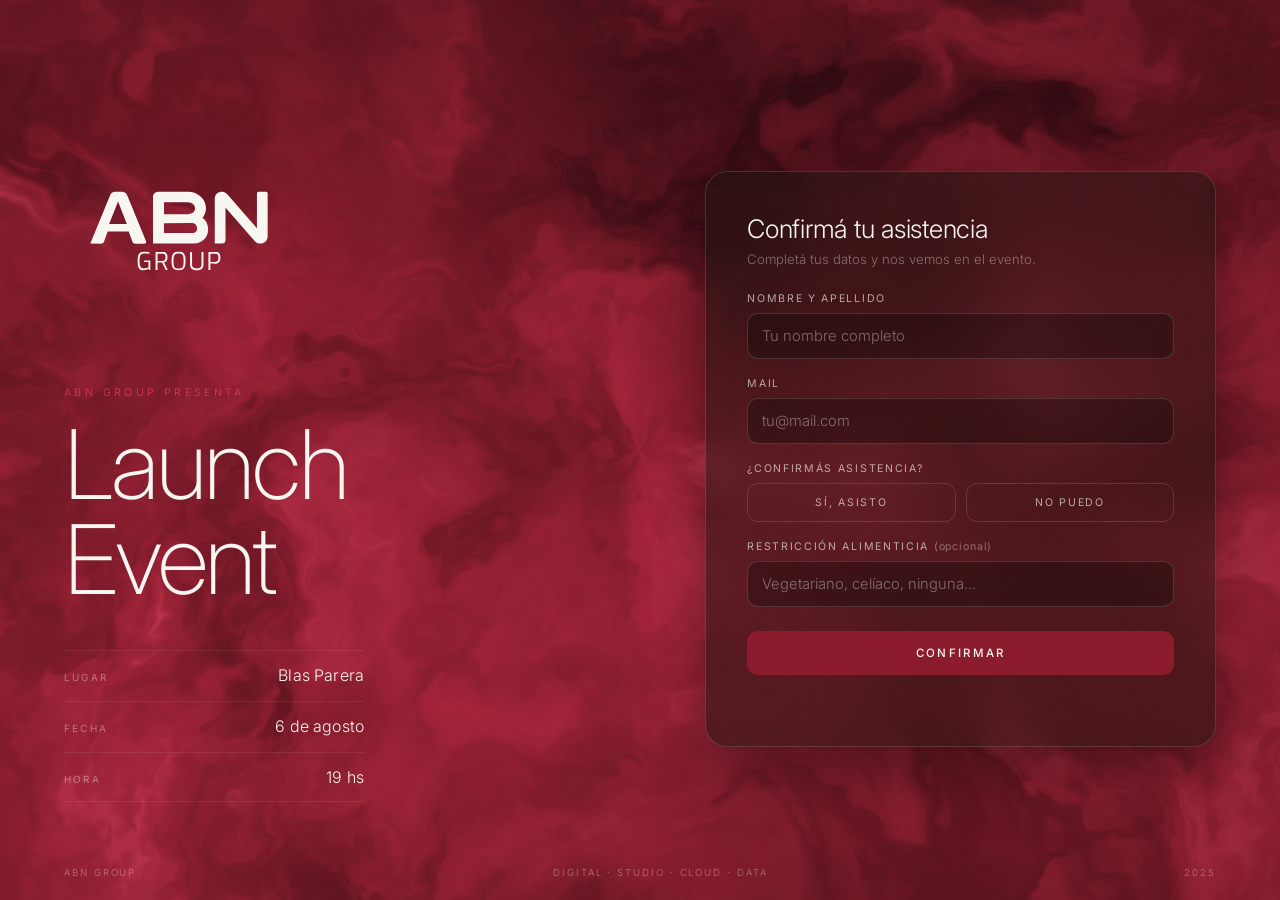
==== index.html @ 7fecd170 "ABN Group Launch Event — single-screen RSVP landing Evento de lanzamiento de ABN Group (Blas Parera " ====
<!DOCTYPE html>
<html lang="es">
<head>
  <meta charset="UTF-8">
  <meta name="viewport" content="width=device-width, initial-scale=1.0">

  <!-- SEO -->
  <title>ABN Group — Launch Event</title>
  <meta name="description" content="Evento de lanzamiento de ABN Group. Blas Parera — 6 de agosto, 19 hs. Confirmá tu asistencia.">

  <!-- Open Graph -->
  <meta property="og:title" content="ABN Group — Launch Event">
  <meta property="og:description" content="Blas Parera · 6 de agosto · 19 hs. Confirmá tu asistencia.">
  <meta property="og:type" content="website">

  <!-- Favicon -->
  <link rel="icon" type="image/svg+xml" href="assets/ABN Icon - JP Ash W.svg">

  <!-- Fonts -->
  <link rel="preconnect" href="https://fonts.googleapis.com">
  <link rel="preconnect" href="https://fonts.gstatic.com" crossorigin>
  <link href="https://fonts.googleapis.com/css2?family=Inter:wght@200;300;400;500;600&display=swap" rel="stylesheet">

  <!-- Styles -->
  <link rel="stylesheet" href="style.css">
</head>

<body>

  <!-- WebGL fluid gradient background -->
  <canvas class="bg-gradient" id="hero-canvas"></canvas>

  <main class="stage">
    <div class="grid">

      <!-- ==================== LEFT — EVENT INFO ==================== -->
      <section class="info">
        <img src="assets/ABN Group Logo - JP Ash W.svg" alt="ABN Group" class="info-logo">

        <span class="info-eyebrow">ABN Group presenta</span>

        <h1 class="info-title">Launch<br>Event</h1>

        <div class="info-meta">
          <div class="meta-row">
            <span class="meta-label">Lugar</span>
            <span class="meta-value">Blas Parera</span>
          </div>
          <div class="meta-row">
            <span class="meta-label">Fecha</span>
            <span class="meta-value">6 de agosto</span>
          </div>
          <div class="meta-row">
            <span class="meta-label">Hora</span>
            <span class="meta-value">19 hs</span>
          </div>
        </div>
      </section>

      <!-- ==================== RIGHT — LEAD FORM ==================== -->
      <section class="panel">
        <form class="form" id="rsvp-form" novalidate>
          <div class="form-head">
            <h2 class="form-title">Confirmá tu asistencia</h2>
            <p class="form-sub">Completá tus datos y nos vemos en el evento.</p>
          </div>

          <div class="field">
            <label for="name">Nombre y Apellido</label>
            <input type="text" id="name" name="name" autocomplete="name" placeholder="Tu nombre completo" required>
          </div>

          <div class="field">
            <label for="email">Mail</label>
            <input type="email" id="email" name="email" autocomplete="email" placeholder="tu@mail.com" required>
          </div>

          <div class="field">
            <span class="field-label">¿Confirmás asistencia?</span>
            <div class="choice">
              <label class="choice-opt">
                <input type="radio" name="attending" value="si" required>
                <span>Sí, asisto</span>
              </label>
              <label class="choice-opt">
                <input type="radio" name="attending" value="no">
                <span>No puedo</span>
              </label>
            </div>
          </div>

          <div class="field">
            <label for="diet">Restricción alimenticia <span class="optional">(opcional)</span></label>
            <input type="text" id="diet" name="diet" placeholder="Vegetariano, celíaco, ninguna…">
          </div>

          <button type="submit" class="submit" id="submit-btn">Confirmar</button>

          <p class="form-note" id="form-note" role="status" aria-live="polite"></p>
        </form>

        <!-- Success state -->
        <div class="thanks" id="thanks" hidden>
          <div class="thanks-mark">✓</div>
          <h2 class="thanks-title">¡Gracias!</h2>
          <p class="thanks-text" id="thanks-text">Te esperamos en Blas Parera el 6 de agosto.</p>
        </div>
      </section>

    </div>
  </main>

  <!-- Bottom bar -->
  <footer class="bottom">
    <span>ABN Group</span>
    <span class="bottom-center">Digital · Studio · Cloud · Data</span>
    <span>2025</span>
  </footer>

  <script src="script.js"></script>
</body>
</html>
---- style.css ----
/* ============================================
   ABN GROUP — LAUNCH EVENT
   Single-screen RSVP · shares ABN Group look & feel
   ============================================ */

/* RESET & CUSTOM PROPERTIES */
*,
*::before,
*::after {
  margin: 0;
  padding: 0;
  box-sizing: border-box;
}

:root {
  /* Brand — Burgundy/Crimson */
  --accent: #8b1a2b;
  --accent-light: #c4354e;
  --accent-glow: rgba(139, 26, 43, 0.12);
  --accent-deep: #5c0e1a;

  /* Neutrals */
  --dark: #0a0604;
  --surface: rgba(26, 20, 16, 0.55);
  --ash: #f9f7f2;
  --ash-mid: rgba(249, 247, 242, 0.65);
  --ash-dim: rgba(249, 247, 242, 0.4);
  --ash-faint: rgba(249, 247, 242, 0.08);
  --ash-line: rgba(249, 247, 242, 0.14);

  /* Typography */
  --font: 'Inter', -apple-system, BlinkMacSystemFont, sans-serif;

  /* Layout */
  --gutter: clamp(20px, 5vw, 72px);

  /* Motion */
  --ease-out: cubic-bezier(0.16, 1, 0.3, 1);
}

html {
  font-size: 16px;
}

body {
  font-family: var(--font);
  background: var(--dark);
  color: var(--ash);
  min-height: 100vh;
  min-height: 100dvh;
  overflow-x: hidden;
  -webkit-font-smoothing: antialiased;
  -moz-osx-font-smoothing: grayscale;
}

::selection {
  background: var(--accent);
  color: var(--ash);
}

a { color: inherit; text-decoration: none; }
img { display: block; max-width: 100%; }

/* ============================================
   GRAIN OVERLAY
   ============================================ */
body::after {
  content: '';
  position: fixed;
  inset: 0;
  pointer-events: none;
  z-index: 9999;
  opacity: 0.028;
  background-image: url("data:image/svg+xml,%3Csvg viewBox='0 0 512 512' xmlns='http://www.w3.org/2000/svg'%3E%3Cfilter id='n'%3E%3CfeTurbulence type='fractalNoise' baseFrequency='.85' numOctaves='4' stitchTiles='stitch'/%3E%3C/filter%3E%3Crect width='100%25' height='100%25' filter='url(%23n)'/%3E%3C/svg%3E");
  background-repeat: repeat;
  background-size: 256px;
}

/* ============================================
   WEBGL BACKGROUND
   ============================================ */
.bg-gradient {
  position: fixed;
  inset: 0;
  width: 100%;
  height: 100%;
  display: block;
  z-index: 0;
}

/* Fade for legibility on the info side */
.bg-gradient::after { content: ''; }

/* ============================================
   STAGE / LAYOUT
   ============================================ */
.stage {
  position: relative;
  z-index: 2;
  min-height: 100vh;
  min-height: 100dvh;
  display: flex;
  align-items: center;
  padding: clamp(72px, 12vh, 120px) var(--gutter) clamp(64px, 10vh, 96px);
}

.grid {
  width: 100%;
  max-width: 1240px;
  margin: 0 auto;
  display: grid;
  grid-template-columns: 1.05fr 0.95fr;
  gap: clamp(32px, 6vw, 96px);
  align-items: center;
}

/* ============================================
   LEFT — EVENT INFO
   ============================================ */
.info {
  animation: fadeInUp 1.2s var(--ease-out) 0.2s both;
}

.info-logo {
  width: clamp(150px, 18vw, 230px);
  height: auto;
  margin-bottom: 40px;
  filter: drop-shadow(0 0 60px rgba(139, 26, 43, 0.25));
}

.info-eyebrow {
  display: block;
  font-size: 0.66rem;
  font-weight: 400;
  letter-spacing: 0.32em;
  text-transform: uppercase;
  color: var(--accent-light);
  margin-bottom: 18px;
}

.info-title {
  font-size: clamp(3rem, 8vw, 6rem);
  font-weight: 200;
  line-height: 0.98;
  letter-spacing: -0.03em;
  margin-bottom: 44px;
}

.info-meta {
  display: flex;
  flex-direction: column;
  gap: 2px;
  max-width: 300px;
}

.meta-row {
  display: flex;
  justify-content: space-between;
  align-items: baseline;
  gap: 16px;
  padding: 14px 0;
  border-top: 1px solid var(--ash-faint);
}

.meta-row:last-child { border-bottom: 1px solid var(--ash-faint); }

.meta-label {
  font-size: 0.62rem;
  font-weight: 400;
  letter-spacing: 0.22em;
  text-transform: uppercase;
  color: var(--ash-dim);
}

.meta-value {
  font-size: 1rem;
  font-weight: 300;
  letter-spacing: 0.01em;
  color: var(--ash);
}

/* ============================================
   RIGHT — FORM PANEL (glass)
   ============================================ */
.panel {
  position: relative;
  background: var(--surface);
  border: 1px solid var(--ash-line);
  border-radius: 22px;
  padding: clamp(28px, 3.2vw, 44px);
  backdrop-filter: blur(28px) saturate(1.1);
  -webkit-backdrop-filter: blur(28px) saturate(1.1);
  box-shadow: 0 24px 60px rgba(0, 0, 0, 0.4);
  animation: fadeInUp 1.2s var(--ease-out) 0.45s both;
}

.form { display: flex; flex-direction: column; gap: 18px; }

.form-head { margin-bottom: 4px; }

.form-title {
  font-size: clamp(1.2rem, 2.2vw, 1.6rem);
  font-weight: 300;
  letter-spacing: -0.01em;
  margin-bottom: 6px;
}

.form-sub {
  font-size: 0.82rem;
  font-weight: 300;
  color: var(--ash-dim);
  line-height: 1.5;
}

/* Fields */
.field { display: flex; flex-direction: column; gap: 8px; }

.field label,
.field-label {
  font-size: 0.66rem;
  font-weight: 400;
  letter-spacing: 0.16em;
  text-transform: uppercase;
  color: var(--ash-mid);
}

.optional {
  color: var(--ash-dim);
  letter-spacing: 0.08em;
  text-transform: none;
}

.field input[type="text"],
.field input[type="email"] {
  width: 100%;
  padding: 13px 14px;
  background: rgba(10, 6, 4, 0.35);
  border: 1px solid var(--ash-line);
  border-radius: 11px;
  color: var(--ash);
  font-family: var(--font);
  font-size: 0.92rem;
  font-weight: 300;
  transition: border-color 0.3s ease, background 0.3s ease;
}

.field input::placeholder { color: var(--ash-dim); }

.field input:focus {
  outline: none;
  border-color: var(--accent-light);
  background: rgba(10, 6, 4, 0.55);
}

.field input:user-invalid {
  border-color: var(--accent-light);
}

/* Sí / No choice */
.choice { display: grid; grid-template-columns: 1fr 1fr; gap: 10px; }

.choice-opt {
  position: relative;
  display: flex;
  align-items: center;
  justify-content: center;
  gap: 8px;
  padding: 12px;
  border: 1px solid var(--ash-line);
  border-radius: 11px;
  cursor: pointer;
  font-size: 0.86rem;
  font-weight: 300;
  color: var(--ash-mid);
  text-transform: none;
  letter-spacing: 0.01em;
  transition: border-color 0.25s ease, background 0.25s ease, color 0.25s ease;
}

.choice-opt input { position: absolute; opacity: 0; pointer-events: none; }

.choice-opt:hover { border-color: var(--ash-dim); }

.choice-opt:has(input:checked) {
  border-color: var(--accent-light);
  background: var(--accent-glow);
  color: var(--ash);
}

.choice-opt:has(input:focus-visible) {
  outline: 2px solid var(--accent-light);
  outline-offset: 2px;
}

/* Submit */
.submit {
  margin-top: 6px;
  padding: 15px;
  background: var(--accent);
  color: var(--ash);
  border: none;
  border-radius: 11px;
  font-family: var(--font);
  font-size: 0.72rem;
  font-weight: 500;
  letter-spacing: 0.2em;
  text-transform: uppercase;
  cursor: pointer;
  transition: background 0.3s ease, transform 0.2s ease;
}

.submit:hover { background: var(--accent-light); }
.submit:active { transform: translateY(1px); }
.submit:disabled { opacity: 0.6; cursor: default; }

.form-note {
  min-height: 1em;
  font-size: 0.76rem;
  font-weight: 300;
  color: var(--accent-light);
  text-align: center;
}

/* Success state */
.thanks {
  text-align: center;
  padding: 20px 0;
  animation: fadeInUp 0.7s var(--ease-out) both;
}

.thanks-mark {
  width: 56px;
  height: 56px;
  margin: 0 auto 20px;
  border-radius: 50%;
  border: 1px solid var(--accent-light);
  color: var(--accent-light);
  display: flex;
  align-items: center;
  justify-content: center;
  font-size: 1.5rem;
  background: var(--accent-glow);
}

.thanks-title {
  font-size: clamp(1.5rem, 3vw, 2rem);
  font-weight: 200;
  letter-spacing: -0.01em;
  margin-bottom: 12px;
}

.thanks-text {
  font-size: 0.9rem;
  font-weight: 300;
  color: var(--ash-mid);
  line-height: 1.6;
  max-width: 320px;
  margin: 0 auto;
}

/* ============================================
   BOTTOM BAR
   ============================================ */
.bottom {
  position: fixed;
  bottom: 22px;
  left: var(--gutter);
  right: var(--gutter);
  z-index: 3;
  display: flex;
  justify-content: space-between;
  align-items: center;
  font-size: 0.6rem;
  font-weight: 300;
  letter-spacing: 0.2em;
  text-transform: uppercase;
  color: var(--ash-dim);
  pointer-events: none;
}

/* ============================================
   KEYFRAMES
   ============================================ */
@keyframes fadeInUp {
  from { opacity: 0; transform: translateY(24px); }
  to   { opacity: 1; transform: translateY(0); }
}

/* ============================================
   RESPONSIVE
   ============================================ */
@media (max-width: 940px) {
  .stage {
    align-items: flex-start;
    padding-top: clamp(48px, 8vh, 80px);
  }
  .grid {
    grid-template-columns: 1fr;
    gap: 36px;
    max-width: 520px;
  }
  .info-logo { margin-bottom: 28px; }
  .info-title { margin-bottom: 32px; }
  .info-meta { max-width: none; }
  .bottom-center { display: none; }
}

@media (max-width: 520px) {
  .stage { padding-left: 20px; padding-right: 20px; }
  .bottom { letter-spacing: 0.12em; }
  .bottom span:last-child { display: none; }
}

/* Reduced motion */
@media (prefers-reduced-motion: reduce) {
  .info, .panel, .thanks { animation: none; }
}
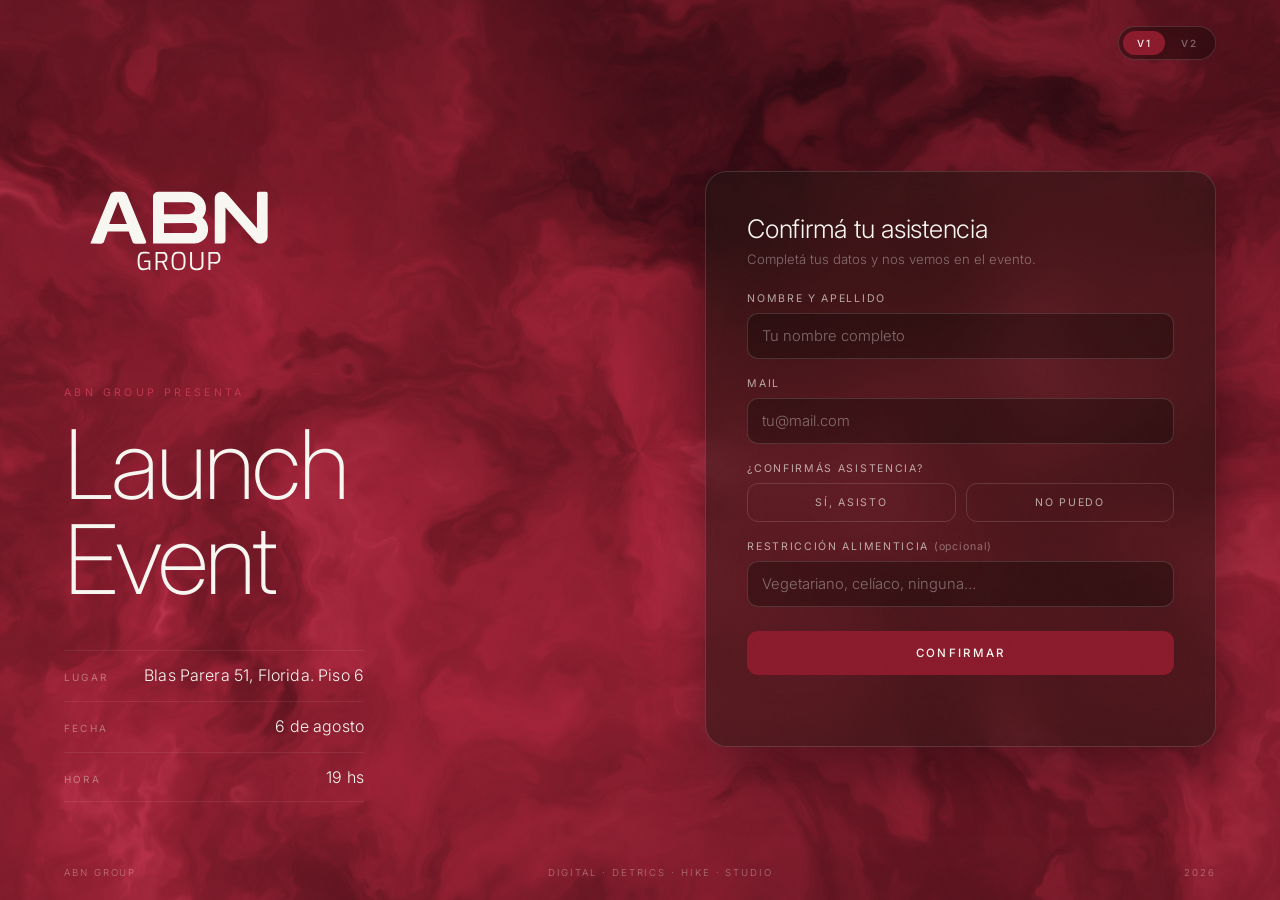
==== commit 1c1db968: "Actualizar footer (2026 · Detrics/Hike) y domicilio completo en v1 y v2 - Año: 2025 → 2026 - Footer " ====
--- a/index.html
+++ b/index.html
@@ -30,6 +30,12 @@
   <!-- WebGL fluid gradient background -->
   <canvas class="bg-gradient" id="hero-canvas"></canvas>
 
+  <!-- Version switcher -->
+  <nav class="ver-switch" aria-label="Versiones">
+    <a href="./" class="ver active" aria-current="page">V1</a>
+    <a href="v2/" class="ver">V2</a>
+  </nav>
+
   <main class="stage">
     <div class="grid">
 
@@ -44,7 +50,7 @@
         <div class="info-meta">
           <div class="meta-row">
             <span class="meta-label">Lugar</span>
-            <span class="meta-value">Blas Parera</span>
+            <span class="meta-value">Blas Parera 51, Florida. Piso 6</span>
           </div>
           <div class="meta-row">
             <span class="meta-label">Fecha</span>
@@ -113,8 +119,8 @@
   <!-- Bottom bar -->
   <footer class="bottom">
     <span>ABN Group</span>
-    <span class="bottom-center">Digital · Studio · Cloud · Data</span>
-    <span>2025</span>
+    <span class="bottom-center">Digital · Detrics · Hike · Studio</span>
+    <span>2026</span>
   </footer>
 
   <script src="script.js"></script>
--- a/style.css
+++ b/style.css
@@ -177,6 +177,7 @@
   font-weight: 300;
   letter-spacing: 0.01em;
   color: var(--ash);
+  text-align: right;
 }
 
 /* ============================================
@@ -376,6 +377,41 @@
   text-transform: uppercase;
   color: var(--ash-dim);
   pointer-events: none;
+}
+
+/* ============================================
+   VERSION SWITCHER
+   ============================================ */
+.ver-switch {
+  position: fixed;
+  top: clamp(16px, 3vh, 26px);
+  right: var(--gutter);
+  z-index: 20;
+  display: flex;
+  gap: 2px;
+  padding: 4px;
+  border-radius: 999px;
+  background: rgba(10, 6, 4, 0.4);
+  border: 1px solid var(--ash-line);
+  backdrop-filter: blur(16px);
+  -webkit-backdrop-filter: blur(16px);
+}
+
+.ver {
+  font-size: 0.62rem;
+  font-weight: 500;
+  letter-spacing: 0.14em;
+  color: var(--ash-dim);
+  padding: 6px 14px;
+  border-radius: 999px;
+  transition: color 0.25s ease, background 0.25s ease;
+}
+
+.ver:hover { color: var(--ash); }
+
+.ver.active {
+  color: var(--ash);
+  background: var(--accent);
 }
 
 /* ============================================
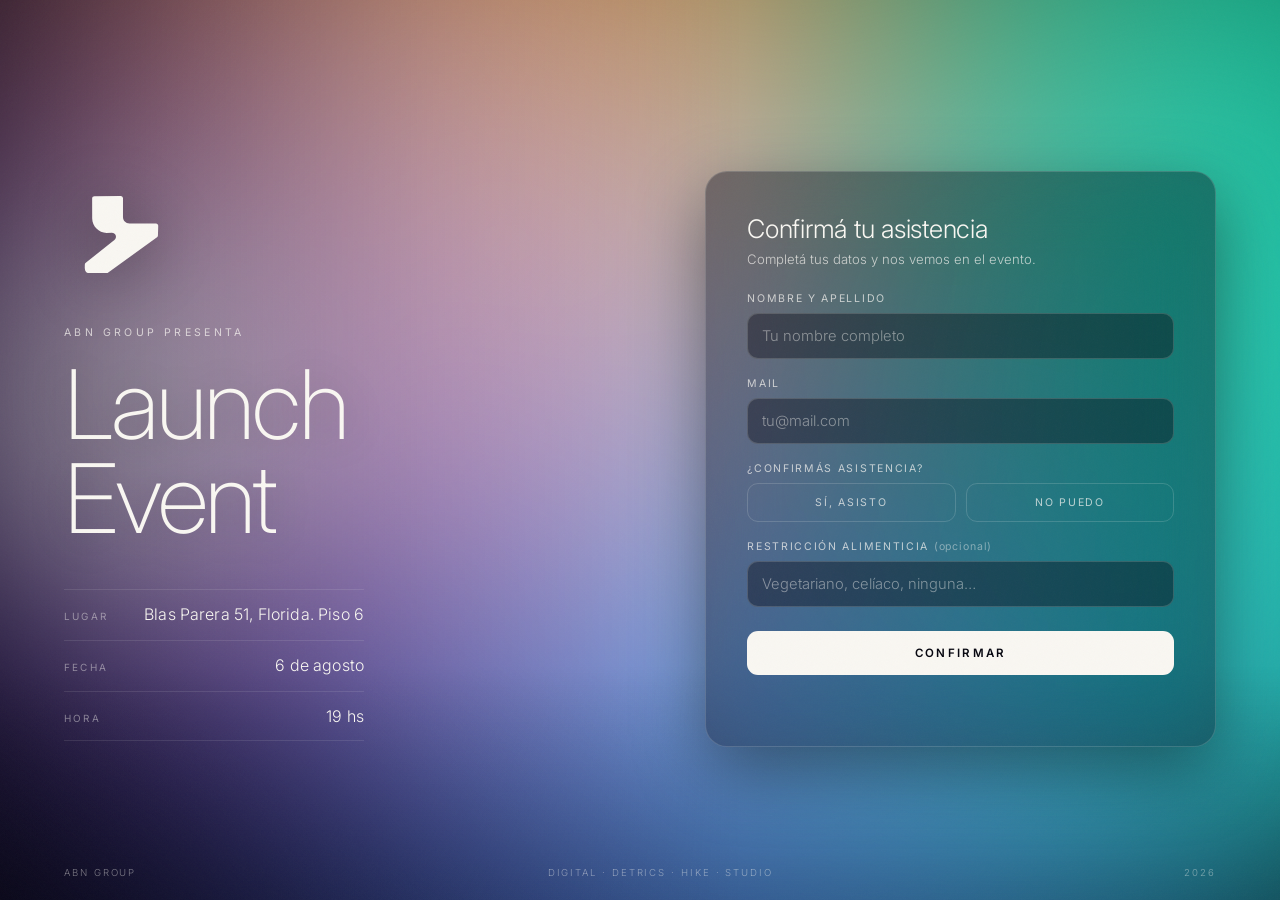
==== commit 26e855ce: "Agregar imagen de preview (og:image): logo ABN Group sobre el gradiente - og-image.png (1200×630): w" ====
--- a/index.html
+++ b/index.html
@@ -12,6 +12,18 @@
   <meta property="og:title" content="ABN Group — Launch Event">
   <meta property="og:description" content="Blas Parera · 6 de agosto · 19 hs. Confirmá tu asistencia.">
   <meta property="og:type" content="website">
+  <meta property="og:url" content="https://dartsteam.github.io/abn-launch-event/">
+  <meta property="og:image" content="https://dartsteam.github.io/abn-launch-event/og-image.png">
+  <meta property="og:image:width" content="1200">
+  <meta property="og:image:height" content="630">
+  <meta property="og:image:type" content="image/png">
+  <meta property="og:image:alt" content="ABN Group">
+
+  <!-- Twitter -->
+  <meta name="twitter:card" content="summary_large_image">
+  <meta name="twitter:title" content="ABN Group — Launch Event">
+  <meta name="twitter:description" content="Blas Parera · 6 de agosto · 19 hs. Confirmá tu asistencia.">
+  <meta name="twitter:image" content="https://dartsteam.github.io/abn-launch-event/og-image.png">
 
   <!-- Favicon -->
   <link rel="icon" type="image/svg+xml" href="assets/ABN Icon - JP Ash W.svg">
@@ -27,21 +39,15 @@
 
 <body>
 
-  <!-- WebGL fluid gradient background -->
+  <!-- WebGL colour mesh gradient background -->
   <canvas class="bg-gradient" id="hero-canvas"></canvas>
-
-  <!-- Version switcher -->
-  <nav class="ver-switch" aria-label="Versiones">
-    <a href="./" class="ver active" aria-current="page">V1</a>
-    <a href="v2/" class="ver">V2</a>
-  </nav>
 
   <main class="stage">
     <div class="grid">
 
       <!-- ==================== LEFT — EVENT INFO ==================== -->
       <section class="info">
-        <img src="assets/ABN Group Logo - JP Ash W.svg" alt="ABN Group" class="info-logo">
+        <img src="assets/ABN Icon - JP Ash W.svg" alt="ABN Group" class="info-mark">
 
         <span class="info-eyebrow">ABN Group presenta</span>
 
--- a/style.css
+++ b/style.css
@@ -1,9 +1,8 @@
 /* ============================================
-   ABN GROUP — LAUNCH EVENT
-   Single-screen RSVP · shares ABN Group look & feel
+   ABN GROUP — LAUNCH EVENT · V2
+   Colour mesh gradient + white isotype
    ============================================ */
 
-/* RESET & CUSTOM PROPERTIES */
 *,
 *::before,
 *::after {
@@ -13,38 +12,32 @@
 }
 
 :root {
-  /* Brand — Burgundy/Crimson */
-  --accent: #8b1a2b;
-  --accent-light: #c4354e;
-  --accent-glow: rgba(139, 26, 43, 0.12);
-  --accent-deep: #5c0e1a;
-
   /* Neutrals */
-  --dark: #0a0604;
-  --surface: rgba(26, 20, 16, 0.55);
+  --base: #06060f;          /* deep navy base */
+  --surface: rgba(10, 10, 24, 0.42);
   --ash: #f9f7f2;
-  --ash-mid: rgba(249, 247, 242, 0.65);
-  --ash-dim: rgba(249, 247, 242, 0.4);
-  --ash-faint: rgba(249, 247, 242, 0.08);
-  --ash-line: rgba(249, 247, 242, 0.14);
+  --ash-mid: rgba(249, 247, 242, 0.72);
+  --ash-dim: rgba(249, 247, 242, 0.45);
+  --ash-faint: rgba(249, 247, 242, 0.1);
+  --ash-line: rgba(249, 247, 242, 0.16);
+
+  /* Accent pulled from the gradient (periwinkle/violet) */
+  --accent: #8f9bff;
+  --accent-soft: rgba(143, 155, 255, 0.16);
 
   /* Typography */
   --font: 'Inter', -apple-system, BlinkMacSystemFont, sans-serif;
 
   /* Layout */
   --gutter: clamp(20px, 5vw, 72px);
-
-  /* Motion */
   --ease-out: cubic-bezier(0.16, 1, 0.3, 1);
 }
 
-html {
-  font-size: 16px;
-}
+html { font-size: 16px; }
 
 body {
   font-family: var(--font);
-  background: var(--dark);
+  background: var(--base);
   color: var(--ash);
   min-height: 100vh;
   min-height: 100dvh;
@@ -53,32 +46,25 @@
   -moz-osx-font-smoothing: grayscale;
 }
 
-::selection {
-  background: var(--accent);
-  color: var(--ash);
-}
+::selection { background: var(--accent); color: var(--base); }
 
 a { color: inherit; text-decoration: none; }
 img { display: block; max-width: 100%; }
 
-/* ============================================
-   GRAIN OVERLAY
-   ============================================ */
+/* GRAIN OVERLAY */
 body::after {
   content: '';
   position: fixed;
   inset: 0;
   pointer-events: none;
   z-index: 9999;
-  opacity: 0.028;
+  opacity: 0.03;
   background-image: url("data:image/svg+xml,%3Csvg viewBox='0 0 512 512' xmlns='http://www.w3.org/2000/svg'%3E%3Cfilter id='n'%3E%3CfeTurbulence type='fractalNoise' baseFrequency='.85' numOctaves='4' stitchTiles='stitch'/%3E%3C/filter%3E%3Crect width='100%25' height='100%25' filter='url(%23n)'/%3E%3C/svg%3E");
   background-repeat: repeat;
   background-size: 256px;
 }
 
-/* ============================================
-   WEBGL BACKGROUND
-   ============================================ */
+/* WEBGL BACKGROUND */
 .bg-gradient {
   position: fixed;
   inset: 0;
@@ -88,8 +74,52 @@
   z-index: 0;
 }
 
-/* Fade for legibility on the info side */
-.bg-gradient::after { content: ''; }
+/* Legibility scrim — darkens the left/text side without hiding the gradient */
+body::before {
+  content: '';
+  position: fixed;
+  inset: 0;
+  z-index: 1;
+  pointer-events: none;
+  background:
+    linear-gradient(90deg, rgba(4, 4, 12, 0.5) 0%, rgba(4, 4, 12, 0.18) 34%, rgba(4, 4, 12, 0) 58%),
+    linear-gradient(0deg, rgba(4, 4, 12, 0.32) 0%, rgba(4, 4, 12, 0) 26%);
+}
+
+/* ============================================
+   VERSION SWITCHER
+   ============================================ */
+.ver-switch {
+  position: fixed;
+  top: clamp(16px, 3vh, 26px);
+  right: var(--gutter);
+  z-index: 20;
+  display: flex;
+  gap: 2px;
+  padding: 4px;
+  border-radius: 999px;
+  background: rgba(6, 6, 15, 0.4);
+  border: 1px solid var(--ash-line);
+  backdrop-filter: blur(16px);
+  -webkit-backdrop-filter: blur(16px);
+}
+
+.ver {
+  font-size: 0.62rem;
+  font-weight: 500;
+  letter-spacing: 0.14em;
+  color: var(--ash-dim);
+  padding: 6px 14px;
+  border-radius: 999px;
+  transition: color 0.25s ease, background 0.25s ease;
+}
+
+.ver:hover { color: var(--ash); }
+
+.ver.active {
+  color: var(--base);
+  background: var(--ash);
+}
 
 /* ============================================
    STAGE / LAYOUT
@@ -114,18 +144,14 @@
   align-items: center;
 }
 
-/* ============================================
-   LEFT — EVENT INFO
-   ============================================ */
-.info {
-  animation: fadeInUp 1.2s var(--ease-out) 0.2s both;
-}
-
-.info-logo {
-  width: clamp(150px, 18vw, 230px);
+/* LEFT — EVENT INFO */
+.info { animation: fadeInUp 1.2s var(--ease-out) 0.2s both; }
+
+.info-mark {
+  width: clamp(84px, 9vw, 128px);
   height: auto;
-  margin-bottom: 40px;
-  filter: drop-shadow(0 0 60px rgba(139, 26, 43, 0.25));
+  margin-bottom: 34px;
+  filter: drop-shadow(0 6px 30px rgba(0, 0, 0, 0.35));
 }
 
 .info-eyebrow {
@@ -134,7 +160,7 @@
   font-weight: 400;
   letter-spacing: 0.32em;
   text-transform: uppercase;
-  color: var(--accent-light);
+  color: var(--ash-mid);
   margin-bottom: 18px;
 }
 
@@ -144,6 +170,7 @@
   line-height: 0.98;
   letter-spacing: -0.03em;
   margin-bottom: 44px;
+  text-shadow: 0 4px 40px rgba(0, 0, 0, 0.25);
 }
 
 .info-meta {
@@ -180,18 +207,16 @@
   text-align: right;
 }
 
-/* ============================================
-   RIGHT — FORM PANEL (glass)
-   ============================================ */
+/* RIGHT — FORM PANEL (glass) */
 .panel {
   position: relative;
   background: var(--surface);
   border: 1px solid var(--ash-line);
   border-radius: 22px;
   padding: clamp(28px, 3.2vw, 44px);
-  backdrop-filter: blur(28px) saturate(1.1);
-  -webkit-backdrop-filter: blur(28px) saturate(1.1);
-  box-shadow: 0 24px 60px rgba(0, 0, 0, 0.4);
+  backdrop-filter: blur(32px) saturate(1.2);
+  -webkit-backdrop-filter: blur(32px) saturate(1.2);
+  box-shadow: 0 24px 70px rgba(0, 0, 0, 0.45);
   animation: fadeInUp 1.2s var(--ease-out) 0.45s both;
 }
 
@@ -209,11 +234,10 @@
 .form-sub {
   font-size: 0.82rem;
   font-weight: 300;
-  color: var(--ash-dim);
+  color: var(--ash-mid);
   line-height: 1.5;
 }
 
-/* Fields */
 .field { display: flex; flex-direction: column; gap: 8px; }
 
 .field label,
@@ -235,7 +259,7 @@
 .field input[type="email"] {
   width: 100%;
   padding: 13px 14px;
-  background: rgba(10, 6, 4, 0.35);
+  background: rgba(6, 6, 15, 0.4);
   border: 1px solid var(--ash-line);
   border-radius: 11px;
   color: var(--ash);
@@ -249,13 +273,12 @@
 
 .field input:focus {
   outline: none;
-  border-color: var(--accent-light);
-  background: rgba(10, 6, 4, 0.55);
-}
-
-.field input:user-invalid {
-  border-color: var(--accent-light);
-}
+  border-color: var(--accent);
+  background: rgba(6, 6, 15, 0.6);
+  box-shadow: 0 0 0 3px var(--accent-soft);
+}
+
+.field input:user-invalid { border-color: var(--accent); }
 
 /* Sí / No choice */
 .choice { display: grid; grid-template-columns: 1fr 1fr; gap: 10px; }
@@ -273,8 +296,6 @@
   font-size: 0.86rem;
   font-weight: 300;
   color: var(--ash-mid);
-  text-transform: none;
-  letter-spacing: 0.01em;
   transition: border-color 0.25s ease, background 0.25s ease, color 0.25s ease;
 }
 
@@ -283,34 +304,34 @@
 .choice-opt:hover { border-color: var(--ash-dim); }
 
 .choice-opt:has(input:checked) {
-  border-color: var(--accent-light);
-  background: var(--accent-glow);
+  border-color: var(--accent);
+  background: var(--accent-soft);
   color: var(--ash);
 }
 
 .choice-opt:has(input:focus-visible) {
-  outline: 2px solid var(--accent-light);
+  outline: 2px solid var(--accent);
   outline-offset: 2px;
 }
 
-/* Submit */
+/* Submit — crisp white, reads on any colour */
 .submit {
   margin-top: 6px;
   padding: 15px;
-  background: var(--accent);
-  color: var(--ash);
+  background: var(--ash);
+  color: var(--base);
   border: none;
   border-radius: 11px;
   font-family: var(--font);
   font-size: 0.72rem;
-  font-weight: 500;
+  font-weight: 600;
   letter-spacing: 0.2em;
   text-transform: uppercase;
   cursor: pointer;
-  transition: background 0.3s ease, transform 0.2s ease;
-}
-
-.submit:hover { background: var(--accent-light); }
+  transition: transform 0.2s ease, box-shadow 0.3s ease, opacity 0.3s ease;
+}
+
+.submit:hover { box-shadow: 0 8px 30px rgba(255, 255, 255, 0.18); }
 .submit:active { transform: translateY(1px); }
 .submit:disabled { opacity: 0.6; cursor: default; }
 
@@ -318,7 +339,7 @@
   min-height: 1em;
   font-size: 0.76rem;
   font-weight: 300;
-  color: var(--accent-light);
+  color: var(--accent);
   text-align: center;
 }
 
@@ -334,13 +355,13 @@
   height: 56px;
   margin: 0 auto 20px;
   border-radius: 50%;
-  border: 1px solid var(--accent-light);
-  color: var(--accent-light);
+  border: 1px solid var(--accent);
+  color: var(--accent);
   display: flex;
   align-items: center;
   justify-content: center;
   font-size: 1.5rem;
-  background: var(--accent-glow);
+  background: var(--accent-soft);
 }
 
 .thanks-title {
@@ -359,9 +380,7 @@
   margin: 0 auto;
 }
 
-/* ============================================
-   BOTTOM BAR
-   ============================================ */
+/* BOTTOM BAR */
 .bottom {
   position: fixed;
   bottom: 22px;
@@ -379,63 +398,24 @@
   pointer-events: none;
 }
 
-/* ============================================
-   VERSION SWITCHER
-   ============================================ */
-.ver-switch {
-  position: fixed;
-  top: clamp(16px, 3vh, 26px);
-  right: var(--gutter);
-  z-index: 20;
-  display: flex;
-  gap: 2px;
-  padding: 4px;
-  border-radius: 999px;
-  background: rgba(10, 6, 4, 0.4);
-  border: 1px solid var(--ash-line);
-  backdrop-filter: blur(16px);
-  -webkit-backdrop-filter: blur(16px);
-}
-
-.ver {
-  font-size: 0.62rem;
-  font-weight: 500;
-  letter-spacing: 0.14em;
-  color: var(--ash-dim);
-  padding: 6px 14px;
-  border-radius: 999px;
-  transition: color 0.25s ease, background 0.25s ease;
-}
-
-.ver:hover { color: var(--ash); }
-
-.ver.active {
-  color: var(--ash);
-  background: var(--accent);
-}
-
-/* ============================================
-   KEYFRAMES
-   ============================================ */
+/* KEYFRAMES */
 @keyframes fadeInUp {
   from { opacity: 0; transform: translateY(24px); }
   to   { opacity: 1; transform: translateY(0); }
 }
 
-/* ============================================
-   RESPONSIVE
-   ============================================ */
+/* RESPONSIVE */
 @media (max-width: 940px) {
   .stage {
     align-items: flex-start;
-    padding-top: clamp(48px, 8vh, 80px);
+    padding-top: clamp(60px, 10vh, 90px);
   }
   .grid {
     grid-template-columns: 1fr;
     gap: 36px;
     max-width: 520px;
   }
-  .info-logo { margin-bottom: 28px; }
+  .info-mark { margin-bottom: 24px; }
   .info-title { margin-bottom: 32px; }
   .info-meta { max-width: none; }
   .bottom-center { display: none; }
@@ -443,11 +423,11 @@
 
 @media (max-width: 520px) {
   .stage { padding-left: 20px; padding-right: 20px; }
+  .ver-switch { right: 20px; }
   .bottom { letter-spacing: 0.12em; }
   .bottom span:last-child { display: none; }
 }
 
-/* Reduced motion */
 @media (prefers-reduced-motion: reduce) {
   .info, .panel, .thanks { animation: none; }
 }
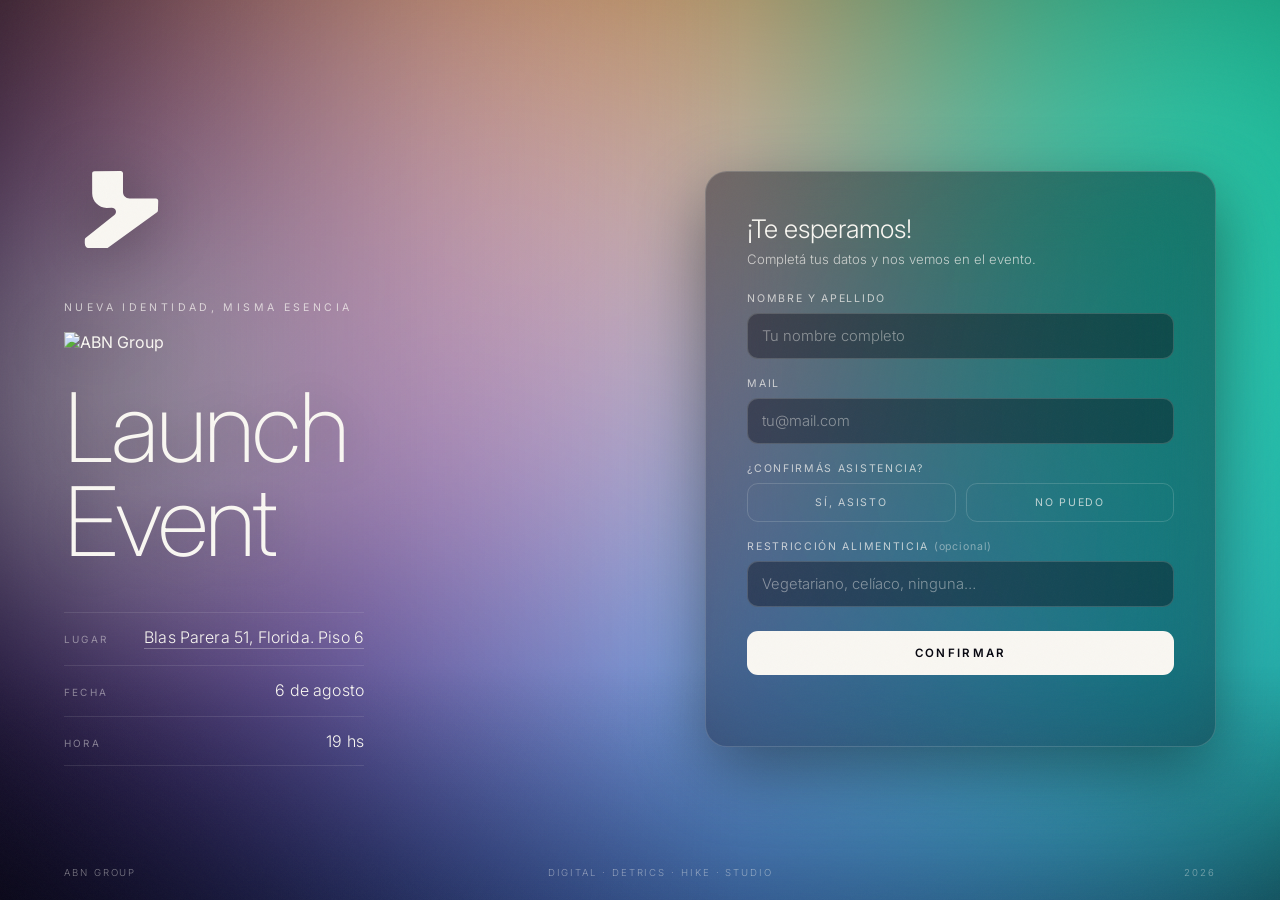
==== commit 0eb0b191: "Web: logo horizontal ABN Group + nueva bajada + link mapa + '¡Te esperamos!' - Logo horizontal (host" ====
--- a/index.html
+++ b/index.html
@@ -49,14 +49,16 @@
       <section class="info">
         <img src="assets/ABN Icon - JP Ash W.svg" alt="ABN Group" class="info-mark">
 
-        <span class="info-eyebrow">ABN Group presenta</span>
+        <span class="info-eyebrow">Nueva Identidad, Misma Esencia</span>
+
+        <img src="https://storage.googleapis.com/abn-assets/ABN%20Group%20-%20Logotipo%20Principal%20-01.png" alt="ABN Group" class="info-wordmark">
 
         <h1 class="info-title">Launch<br>Event</h1>
 
         <div class="info-meta">
           <div class="meta-row">
             <span class="meta-label">Lugar</span>
-            <span class="meta-value">Blas Parera 51, Florida. Piso 6</span>
+            <a class="meta-value meta-link" href="https://maps.app.goo.gl/rUzkkVGQqchp5KDQA" target="_blank" rel="noopener noreferrer">Blas Parera 51, Florida. Piso 6</a>
           </div>
           <div class="meta-row">
             <span class="meta-label">Fecha</span>
@@ -73,7 +75,7 @@
       <section class="panel">
         <form class="form" id="rsvp-form" novalidate>
           <div class="form-head">
-            <h2 class="form-title">Confirmá tu asistencia</h2>
+            <h2 class="form-title">¡Te esperamos!</h2>
             <p class="form-sub">Completá tus datos y nos vemos en el evento.</p>
           </div>
 
--- a/style.css
+++ b/style.css
@@ -164,6 +164,13 @@
   margin-bottom: 18px;
 }
 
+.info-wordmark {
+  width: clamp(190px, 22vw, 290px);
+  height: auto;
+  margin: 2px 0 28px;
+  filter: drop-shadow(0 6px 30px rgba(0, 0, 0, 0.35));
+}
+
 .info-title {
   font-size: clamp(3rem, 8vw, 6rem);
   font-weight: 200;
@@ -205,6 +212,18 @@
   letter-spacing: 0.01em;
   color: var(--ash);
   text-align: right;
+}
+
+/* Lugar como link al mapa */
+a.meta-link {
+  border-bottom: 1px solid rgba(249, 247, 242, 0.28);
+  padding-bottom: 1px;
+  transition: color 0.25s ease, border-color 0.25s ease;
+}
+
+a.meta-link:hover {
+  color: var(--accent);
+  border-bottom-color: var(--accent);
 }
 
 /* RIGHT — FORM PANEL (glass) */
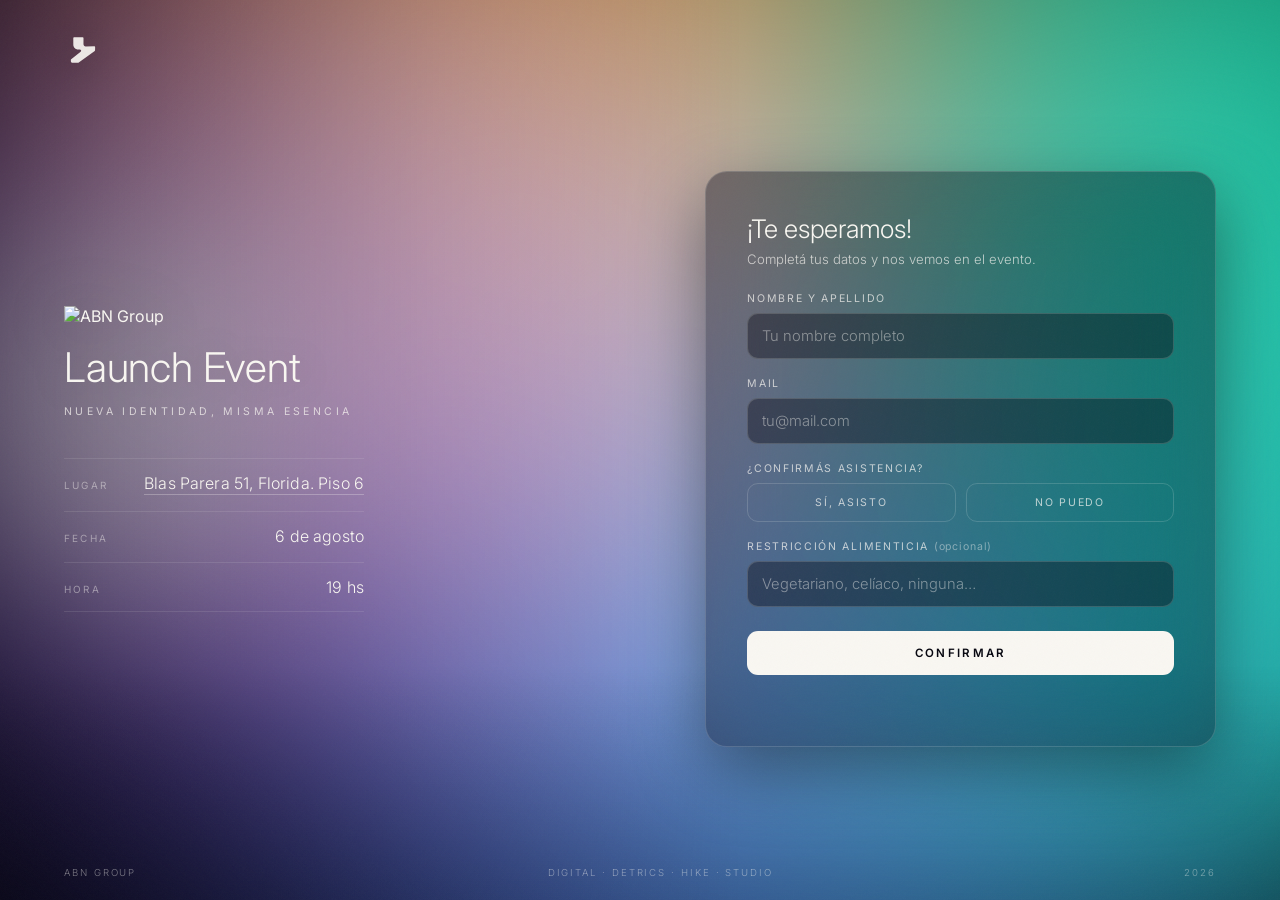
==== commit aeabed37: "Web: reordenar jerarquía del hero según comunicaciones - Isotipo pasa a sello en el corner (arriba-i" ====
--- a/index.html
+++ b/index.html
@@ -42,18 +42,19 @@
   <!-- WebGL colour mesh gradient background -->
   <canvas class="bg-gradient" id="hero-canvas"></canvas>
 
+  <!-- Isotipo como sello en el corner -->
+  <img src="assets/ABN Icon - JP Ash W.svg" alt="ABN Group" class="corner-mark">
+
   <main class="stage">
     <div class="grid">
 
       <!-- ==================== LEFT — EVENT INFO ==================== -->
       <section class="info">
-        <img src="assets/ABN Icon - JP Ash W.svg" alt="ABN Group" class="info-mark">
+        <img src="https://storage.googleapis.com/abn-assets/ABN%20Group%20-%20Logotipo%20Principal%20-01.png" alt="ABN Group" class="info-wordmark">
+
+        <h1 class="info-title">Launch Event</h1>
 
         <span class="info-eyebrow">Nueva Identidad, Misma Esencia</span>
-
-        <img src="https://storage.googleapis.com/abn-assets/ABN%20Group%20-%20Logotipo%20Principal%20-01.png" alt="ABN Group" class="info-wordmark">
-
-        <h1 class="info-title">Launch<br>Event</h1>
 
         <div class="info-meta">
           <div class="meta-row">
--- a/style.css
+++ b/style.css
@@ -147,11 +147,16 @@
 /* LEFT — EVENT INFO */
 .info { animation: fadeInUp 1.2s var(--ease-out) 0.2s both; }
 
-.info-mark {
-  width: clamp(84px, 9vw, 128px);
+/* Isotipo como sello sutil en el corner */
+.corner-mark {
+  position: fixed;
+  top: clamp(20px, 3.4vh, 32px);
+  left: var(--gutter);
+  width: clamp(30px, 3vw, 40px);
   height: auto;
-  margin-bottom: 34px;
-  filter: drop-shadow(0 6px 30px rgba(0, 0, 0, 0.35));
+  z-index: 20;
+  opacity: 0.92;
+  filter: drop-shadow(0 4px 20px rgba(0, 0, 0, 0.35));
 }
 
 .info-eyebrow {
@@ -161,22 +166,22 @@
   letter-spacing: 0.32em;
   text-transform: uppercase;
   color: var(--ash-mid);
-  margin-bottom: 18px;
+  margin-bottom: 40px;
 }
 
 .info-wordmark {
-  width: clamp(190px, 22vw, 290px);
+  width: clamp(240px, 29vw, 380px);
   height: auto;
-  margin: 2px 0 28px;
+  margin: 0 0 20px;
   filter: drop-shadow(0 6px 30px rgba(0, 0, 0, 0.35));
 }
 
 .info-title {
-  font-size: clamp(3rem, 8vw, 6rem);
-  font-weight: 200;
-  line-height: 0.98;
-  letter-spacing: -0.03em;
-  margin-bottom: 44px;
+  font-size: clamp(1.7rem, 3.2vw, 2.6rem);
+  font-weight: 300;
+  line-height: 1.05;
+  letter-spacing: -0.005em;
+  margin-bottom: 16px;
   text-shadow: 0 4px 40px rgba(0, 0, 0, 0.25);
 }
 
@@ -434,8 +439,9 @@
     gap: 36px;
     max-width: 520px;
   }
-  .info-mark { margin-bottom: 24px; }
-  .info-title { margin-bottom: 32px; }
+  .info-wordmark { margin-bottom: 16px; }
+  .info-title { margin-bottom: 14px; }
+  .info-eyebrow { margin-bottom: 32px; }
   .info-meta { max-width: none; }
   .bottom-center { display: none; }
 }
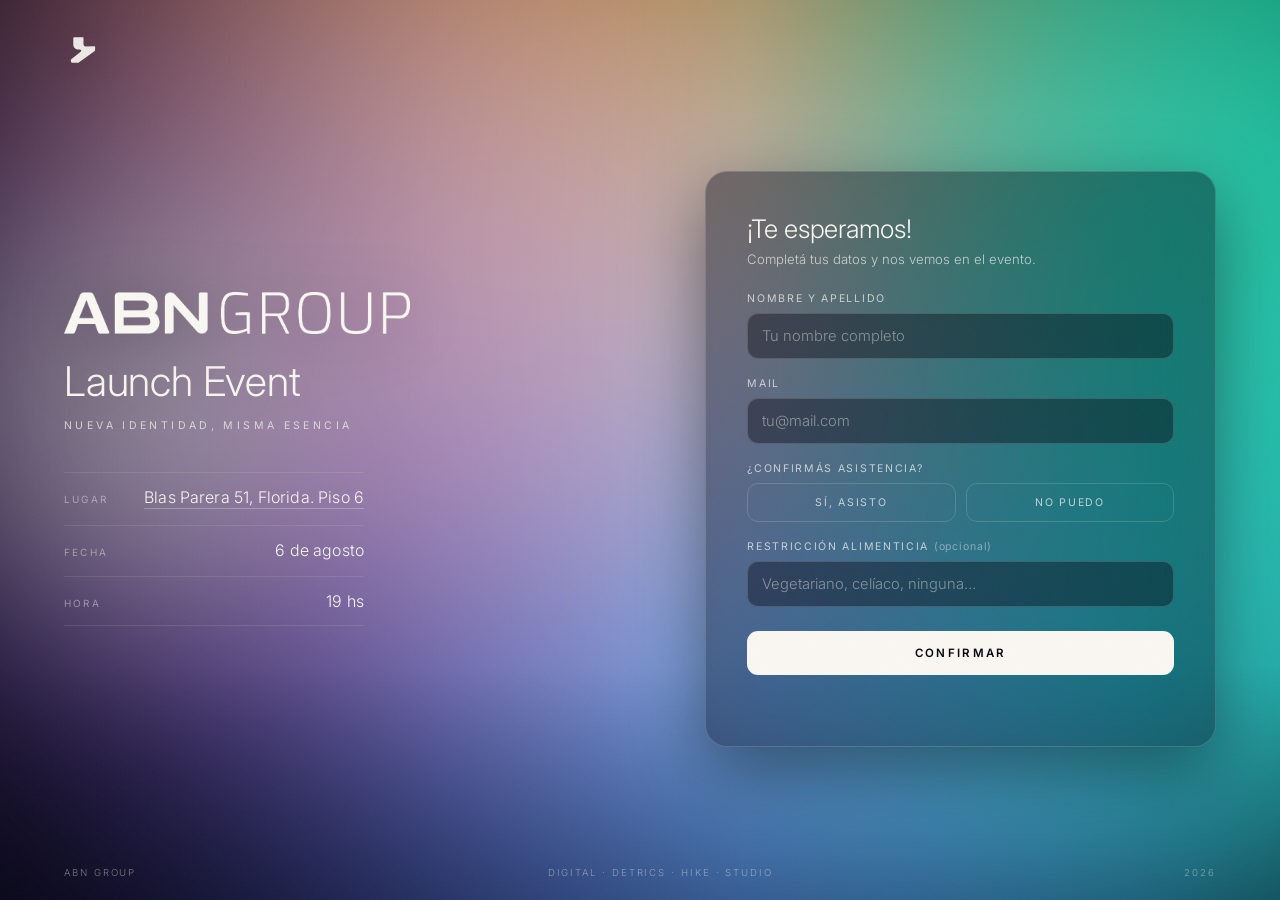
==== commit b6ca2e38: "Web: alinear el logo (recortar padding transparente del PNG) El PNG hosteado tenía 10.4% de margen t" ====
--- a/index.html
+++ b/index.html
@@ -50,7 +50,7 @@
 
       <!-- ==================== LEFT — EVENT INFO ==================== -->
       <section class="info">
-        <img src="https://storage.googleapis.com/abn-assets/ABN%20Group%20-%20Logotipo%20Principal%20-01.png" alt="ABN Group" class="info-wordmark">
+        <img src="assets/abn-group-wordmark.png" alt="ABN Group" class="info-wordmark">
 
         <h1 class="info-title">Launch Event</h1>
 
--- a/style.css
+++ b/style.css
@@ -170,9 +170,10 @@
 }
 
 .info-wordmark {
-  width: clamp(240px, 29vw, 380px);
+  width: clamp(230px, 27vw, 360px);
   height: auto;
-  margin: 0 0 20px;
+  display: block;
+  margin: 0 0 26px;
   filter: drop-shadow(0 6px 30px rgba(0, 0, 0, 0.35));
 }
 
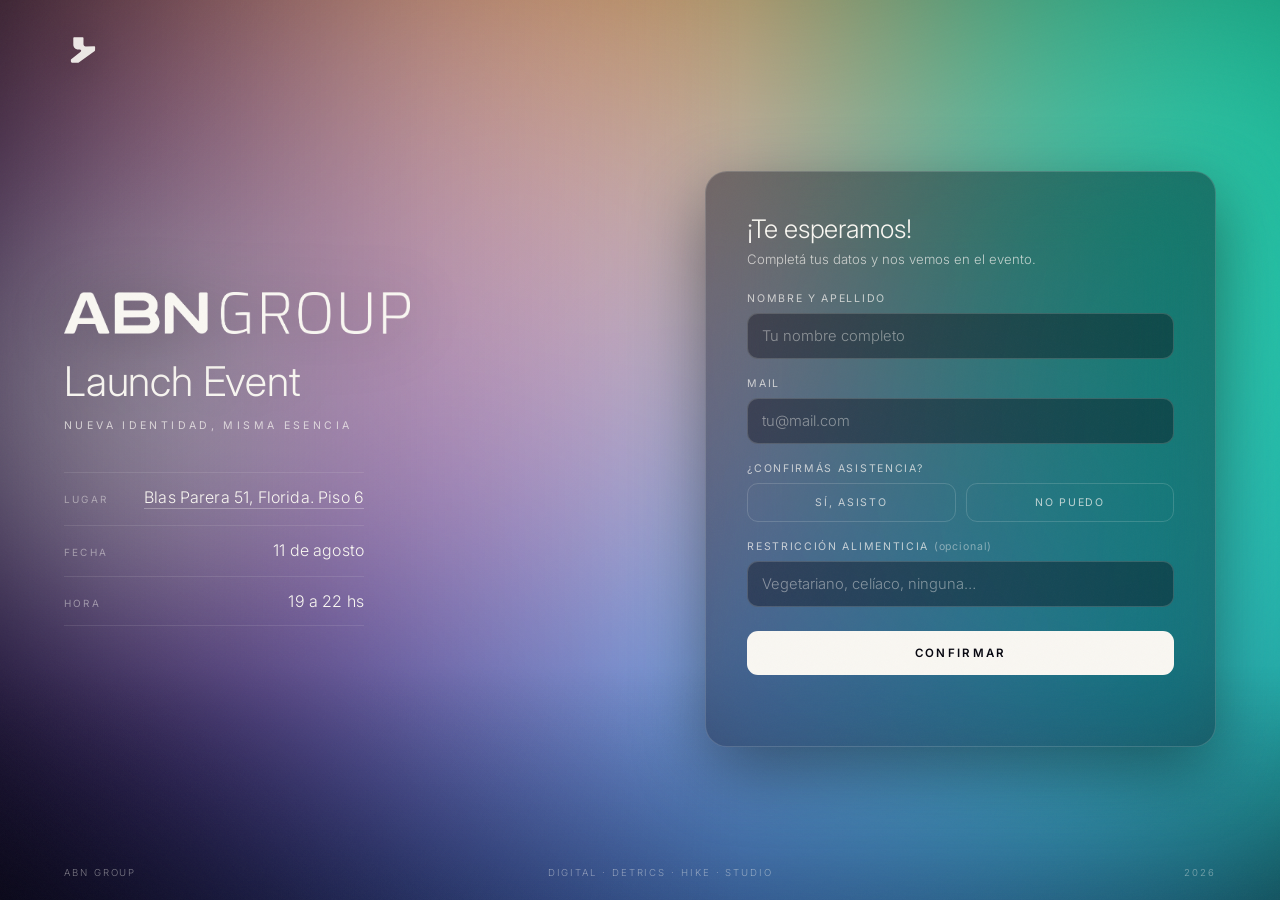
==== commit 654bfc29: "Fecha nueva (11/8, 19-22) + mail de invitación + remitente comms@ Web: - Fecha "11 de agosto", Hora " ====
--- a/index.html
+++ b/index.html
@@ -63,11 +63,11 @@
           </div>
           <div class="meta-row">
             <span class="meta-label">Fecha</span>
-            <span class="meta-value">6 de agosto</span>
+            <span class="meta-value">11 de agosto</span>
           </div>
           <div class="meta-row">
             <span class="meta-label">Hora</span>
-            <span class="meta-value">19 hs</span>
+            <span class="meta-value">19 a 22 hs</span>
           </div>
         </div>
       </section>
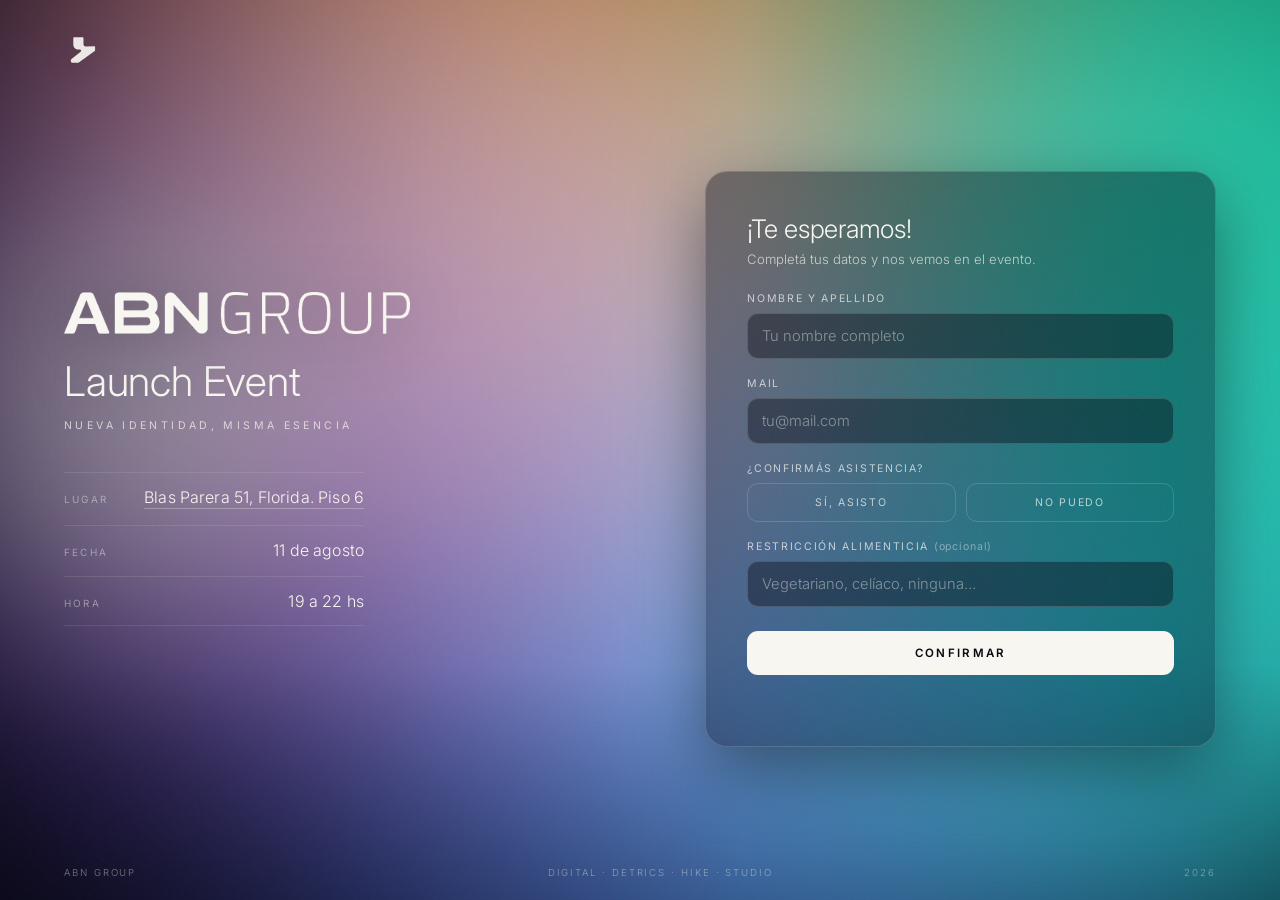
==== commit 51b0c118: "Web: corregir fechas viejas que quedaron (mensaje de gracias + meta) Faltaban actualizar a 11/8: el " ====
--- a/index.html
+++ b/index.html
@@ -6,11 +6,11 @@
 
   <!-- SEO -->
   <title>ABN Group — Launch Event</title>
-  <meta name="description" content="Evento de lanzamiento de ABN Group. Blas Parera — 6 de agosto, 19 hs. Confirmá tu asistencia.">
+  <meta name="description" content="Evento de lanzamiento de ABN Group. Blas Parera — 11 de agosto, 19 a 22 hs. Confirmá tu asistencia.">
 
   <!-- Open Graph -->
   <meta property="og:title" content="ABN Group — Launch Event">
-  <meta property="og:description" content="Blas Parera · 6 de agosto · 19 hs. Confirmá tu asistencia.">
+  <meta property="og:description" content="Blas Parera · 11 de agosto · 19 a 22 hs. Confirmá tu asistencia.">
   <meta property="og:type" content="website">
   <meta property="og:url" content="https://dartsteam.github.io/abn-launch-event/">
   <meta property="og:image" content="https://dartsteam.github.io/abn-launch-event/og-image.png">
@@ -22,7 +22,7 @@
   <!-- Twitter -->
   <meta name="twitter:card" content="summary_large_image">
   <meta name="twitter:title" content="ABN Group — Launch Event">
-  <meta name="twitter:description" content="Blas Parera · 6 de agosto · 19 hs. Confirmá tu asistencia.">
+  <meta name="twitter:description" content="Blas Parera · 11 de agosto · 19 a 22 hs. Confirmá tu asistencia.">
   <meta name="twitter:image" content="https://dartsteam.github.io/abn-launch-event/og-image.png">
 
   <!-- Favicon -->
@@ -118,7 +118,7 @@
         <div class="thanks" id="thanks" hidden>
           <div class="thanks-mark">✓</div>
           <h2 class="thanks-title">¡Gracias!</h2>
-          <p class="thanks-text" id="thanks-text">Te esperamos en Blas Parera el 6 de agosto.</p>
+          <p class="thanks-text" id="thanks-text">Te esperamos en Blas Parera el 11 de agosto.</p>
         </div>
       </section>
 
